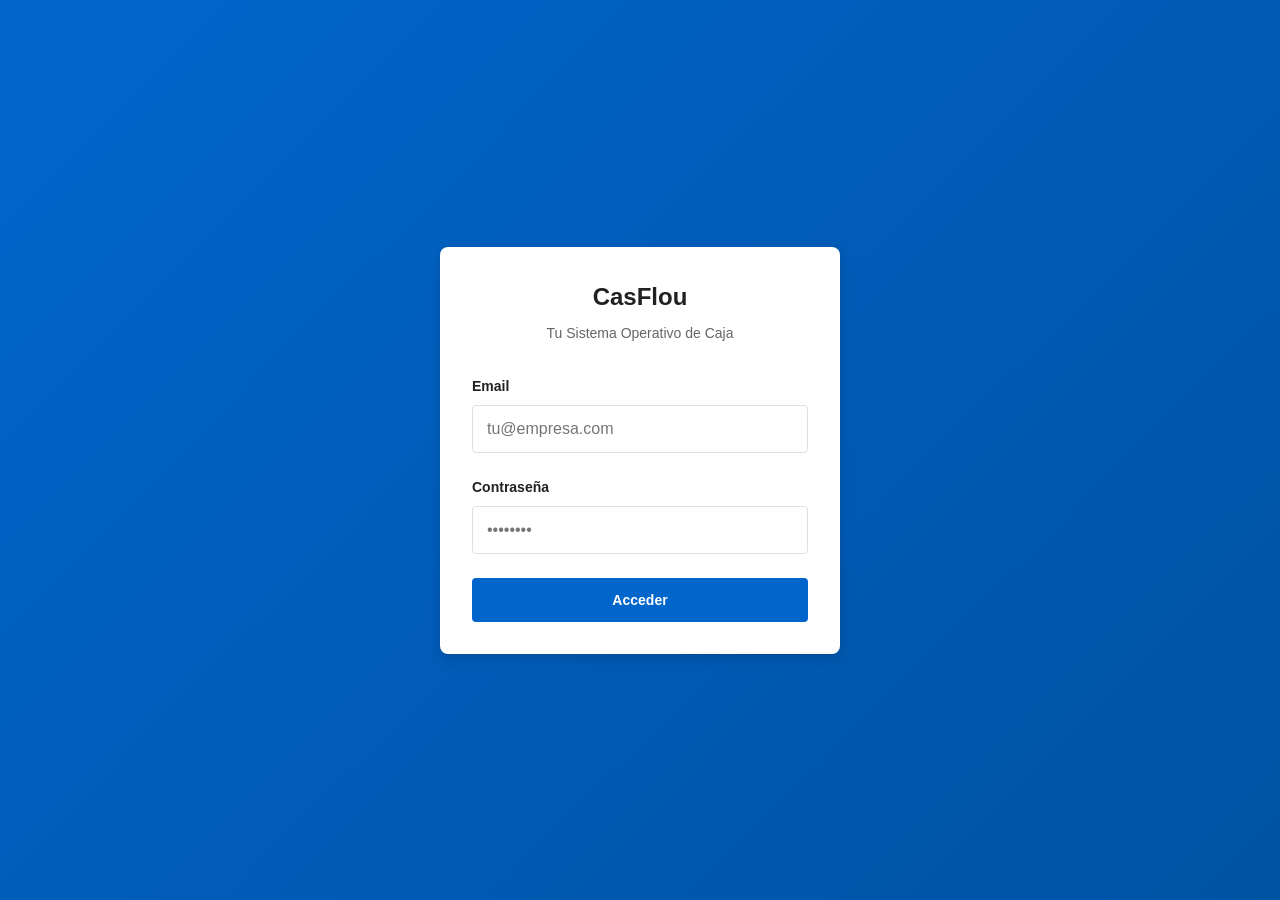
==== index.html @ da9eefb8 "Initial PWA" ====
<!DOCTYPE html>
<html lang="es">
<head>
  <meta charset="UTF-8">
  <meta name="viewport" content="width=device-width, initial-scale=1">
  <title>CasFlou</title>
</head>
<body>
  <script>
    // Redirect based on auth state
    const hasToken = localStorage.getItem('casflou_session');
    if (hasToken) {
      window.location.href = '/queue.html';
    } else {
      window.location.href = '/login.html';
    }
  </script>
</body>
</html>
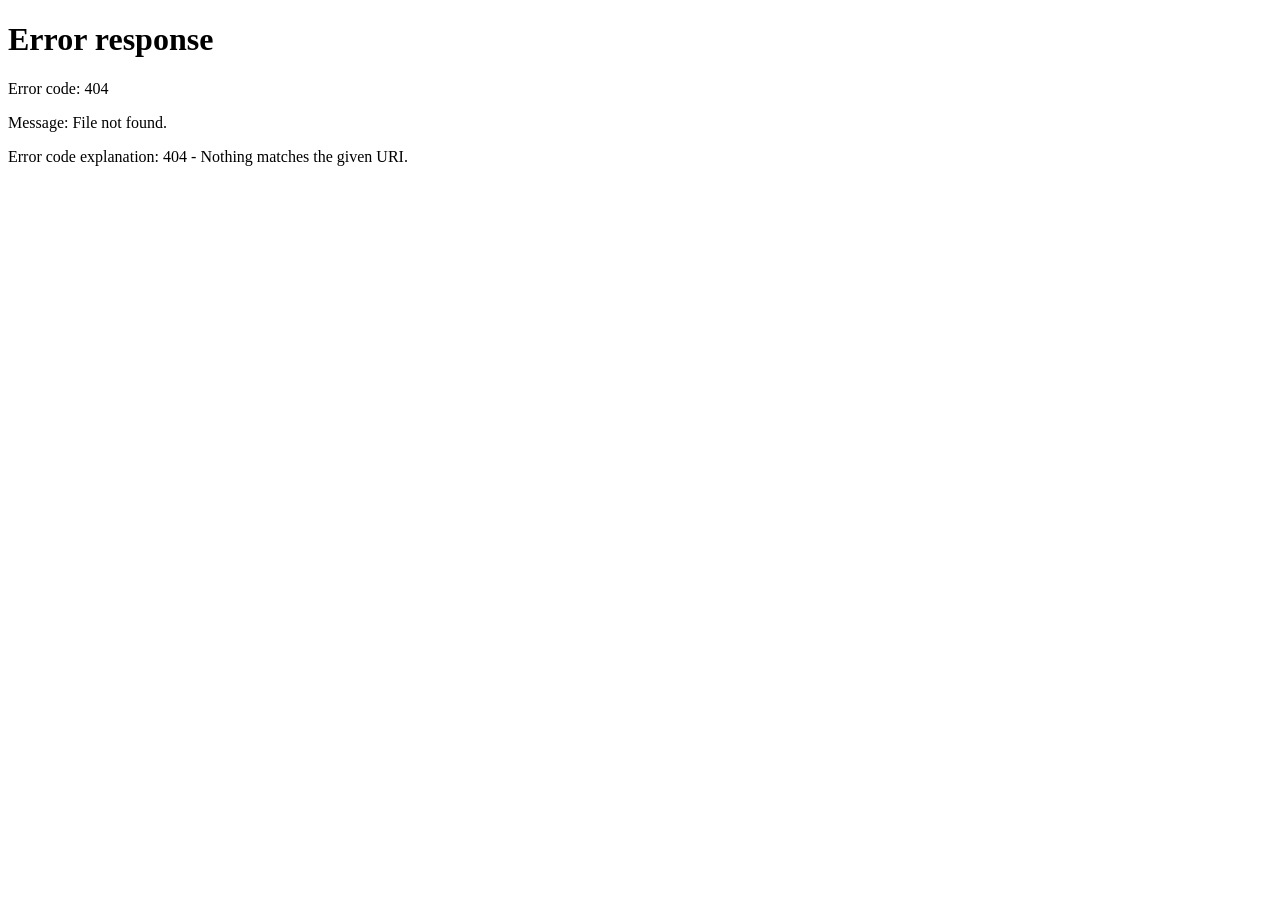
==== commit b67de5d6: "Update settings and links" ====
--- a/index.html
+++ b/index.html
@@ -10,9 +10,9 @@
     // Redirect based on auth state
     const hasToken = localStorage.getItem('casflou_session');
     if (hasToken) {
-      window.location.href = '/queue.html';
+      window.location.href = '/queue';
     } else {
-      window.location.href = '/login.html';
+      window.location.href = '/login';
     }
   </script>
 </body>
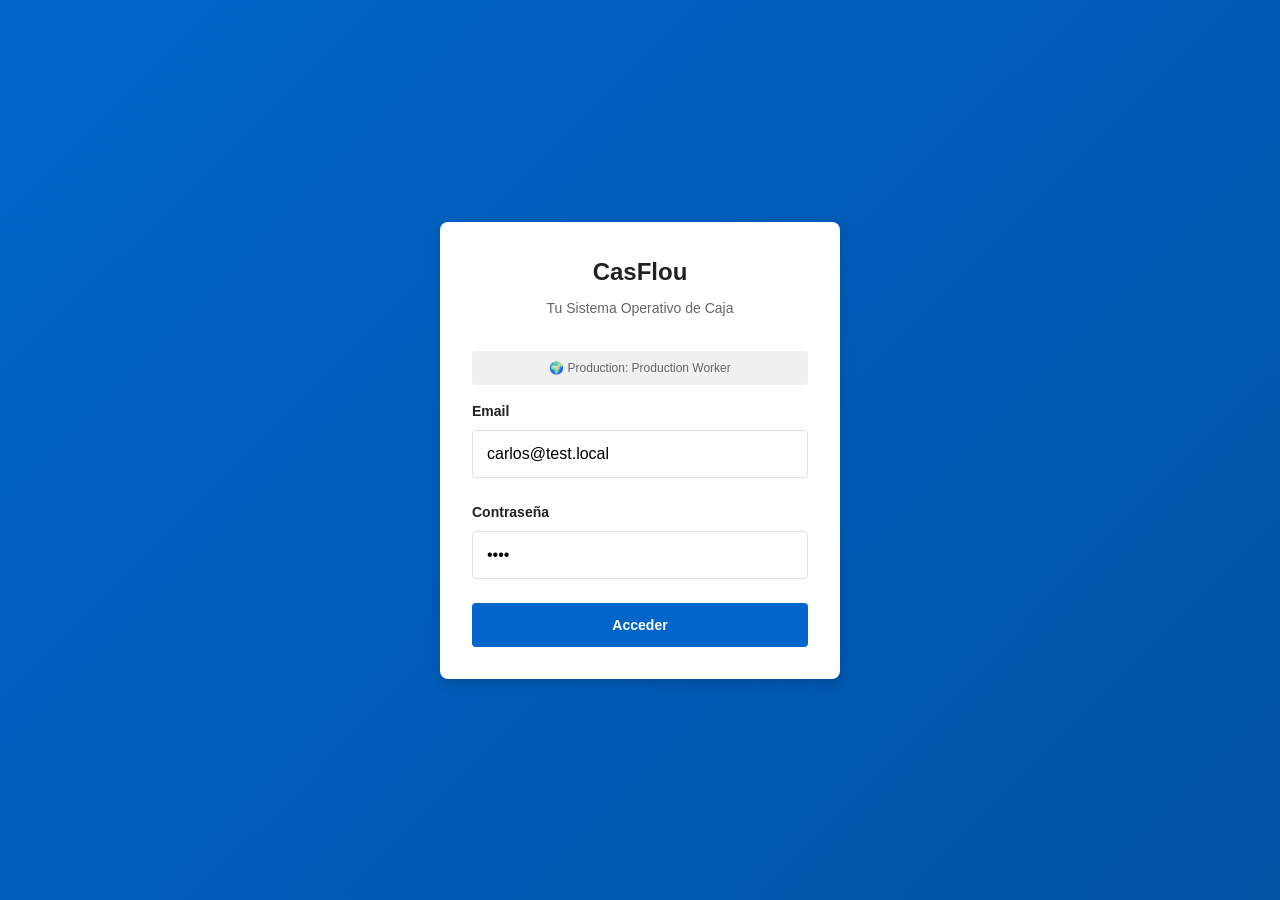
==== commit da682115: "fix errors redirect and loading" ====
--- a/index.html
+++ b/index.html
@@ -3,17 +3,51 @@
 <head>
   <meta charset="UTF-8">
   <meta name="viewport" content="width=device-width, initial-scale=1">
-  <title>CasFlou</title>
+  <title>CasFlou - Cargando...</title>
+  <style>
+    body {
+      margin: 0;
+      padding: 0;
+      font-family: system-ui, -apple-system, sans-serif;
+      background: #f5f5f5;
+      display: flex;
+      align-items: center;
+      justify-content: center;
+      height: 100vh;
+    }
+    .loading {
+      text-align: center;
+    }
+    .spinner {
+      border: 4px solid #f3f3f3;
+      border-top: 4px solid #0066cc;
+      border-radius: 50%;
+      width: 40px;
+      height: 40px;
+      animation: spin 1s linear infinite;
+      margin: 0 auto 1rem;
+    }
+    @keyframes spin {
+      0% { transform: rotate(0deg); }
+      100% { transform: rotate(360deg); }
+    }
+  </style>
 </head>
 <body>
+  <div class="loading">
+    <div class="spinner"></div>
+    <p>Iniciando CasFlou...</p>
+  </div>
+
   <script>
-    // Redirect based on auth state
+    console.log('index.html: Checking auth state');
+
+    // Simple redirect based on auth
     const hasToken = localStorage.getItem('casflou_session');
-    if (hasToken) {
-      window.location.href = '/queue';
-    } else {
-      window.location.href = '/login';
-    }
+    const target = hasToken ? '/queue.html' : '/login.html';
+
+    console.log('index.html: Redirecting to', target);
+    window.location.replace(target);
   </script>
 </body>
 </html>
